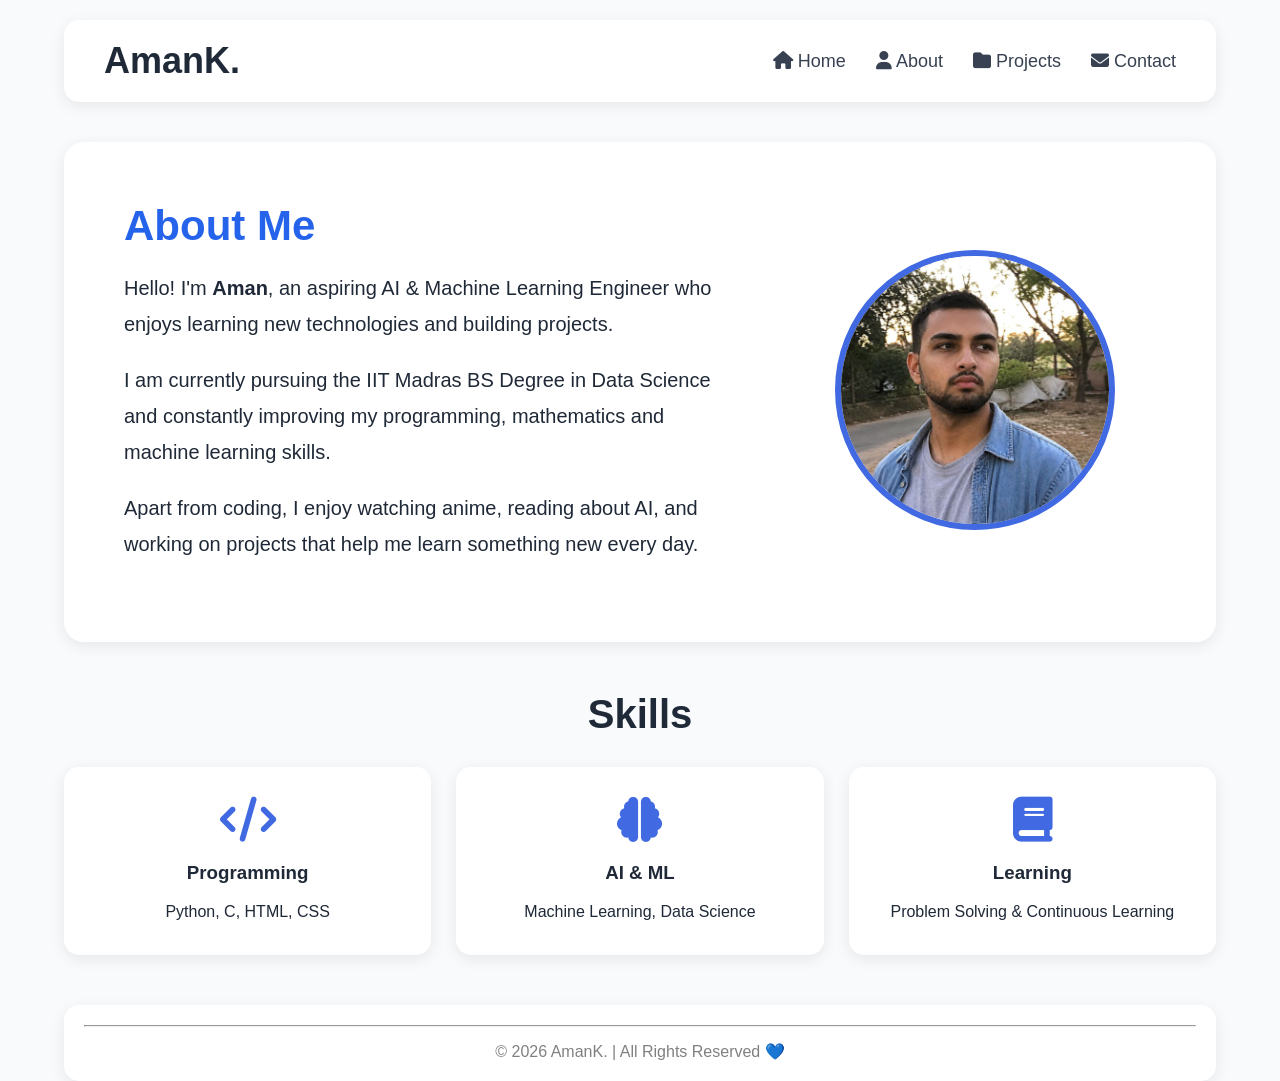
==== about.html @ 200d9241 "Add files via upload" ====
<!DOCTYPE html>
<html lang="en">
<head>
    <meta charset="UTF-8">
    <meta name="viewport" content="width=device-width, initial-scale=1.0">
    <title>About | AmanK.</title>

    <link rel="stylesheet" href="about.css">
    <link rel="stylesheet" href="https://cdnjs.cloudflare.com/ajax/libs/font-awesome/6.7.2/css/all.min.css">
</head>

<body>

<header>

    <h1>AmanK.</h1>

    <nav>
        <ul>
            <li><a href="index.html"><i class="fa-solid fa-house"></i> Home</a></li>
            <li><a href="about.html"><i class="fa-solid fa-user"></i> About</a></li>
            <li><a href="projects.html"><i class="fa-solid fa-folder"></i> Projects</a></li>
            <li><a href="contact.html"><i class="fa-solid fa-envelope"></i> Contact</a></li>
        </ul>
    </nav>

</header>

<main>

    <section class="about">

        <div class="text">

            <h2>About Me</h2>

            <p>
                Hello! I'm <strong>Aman</strong>, an aspiring AI & Machine Learning Engineer
                who enjoys learning new technologies and building projects.
            </p>

            <p>
                I am currently pursuing the IIT Madras BS Degree in Data Science
                and constantly improving my programming, mathematics and machine learning skills.
            </p>

            <p>
                Apart from coding, I enjoy watching anime, reading about AI,
                and working on projects that help me learn something new every day.
            </p>

        </div>

        <div class="image">

            <img src="photo.jpeg" alt="Profile">

        </div>

    </section>

    <section class="skills">

        <h2>Skills</h2>

        <div class="cards">

            <div class="card">
                <i class="fa-solid fa-code"></i>
                <h3>Programming</h3>
                <p>Python, C, HTML, CSS</p>
            </div>

            <div class="card">
                <i class="fa-solid fa-brain"></i>
                <h3>AI & ML</h3>
                <p>Machine Learning, Data Science</p>
            </div>

            <div class="card">
                <i class="fa-solid fa-book"></i>
                <h3>Learning</h3>
                <p>Problem Solving & Continuous Learning</p>
            </div>

        </div>

    </section>

</main>

<footer>

    <hr>

    <p>&copy; 2026 AmanK. | All Rights Reserved 💙</p>

</footer>

</body>
</html>
---- about.css ----
*{
    margin:0;
    padding:0;
    box-sizing:border-box;
}

body{
    width:90%;
    margin:auto;
    font-family:Arial, Helvetica, sans-serif;
    background:#f8fafc;
    color:#1f2937;
}

/* Header */

header{
    display:flex;
    justify-content:space-between;
    align-items:center;

    padding:20px 40px;
    margin-top:20px;

    background:white;
    border-radius:15px;

    box-shadow:0 4px 15px rgba(0,0,0,.08);
}

h1{
    font-size:36px;
}

nav ul{
    display:flex;
    list-style:none;
    gap:30px;
}

nav ul li a{
    text-decoration:none;
    color:#374151;
    font-size:18px;
    transition:.3s;
}

nav ul li a:hover{
    color:royalblue;
}

/* About */

.about{

    display:flex;
    justify-content:space-between;
    align-items:center;

    margin-top:40px;

    padding:60px;

    background:white;

    border-radius:20px;

    box-shadow:0 4px 15px rgba(0,0,0,.08);

}

.text{
    width:60%;
}

.text h2{

    font-size:42px;
    margin-bottom:20px;
    color:#2563eb;

}

.text p{

    font-size:20px;
    line-height:1.8;
    margin-bottom:20px;

}

.image{

    width:35%;
    text-align:center;

}

.image img{

    width:280px;
    height:280px;

    border-radius:50%;
    object-fit:cover;

    border:6px solid royalblue;

}

/* Skills */

.skills{

    margin-top:50px;
    text-align:center;

}

.skills h2{

    font-size:40px;
    margin-bottom:30px;

}

.cards{

    display:flex;
    justify-content:space-between;
    gap:25px;

}

.card{

    background:white;
    padding:30px;

    border-radius:15px;

    width:32%;

    box-shadow:0 4px 15px rgba(0,0,0,.08);

}

.card i{

    font-size:45px;
    color:royalblue;

    margin-bottom:20px;

}

.card h3{

    margin-bottom:15px;

}

.card p{

    line-height:1.6;

}

/* Footer */

footer{

    margin-top:50px;

    background:white;

    text-align:center;

    padding:20px;

    border-radius:15px;

    box-shadow:0 4px 15px rgba(0,0,0,.08);

    color:gray;

}

footer hr{

    margin-bottom:15px;
}
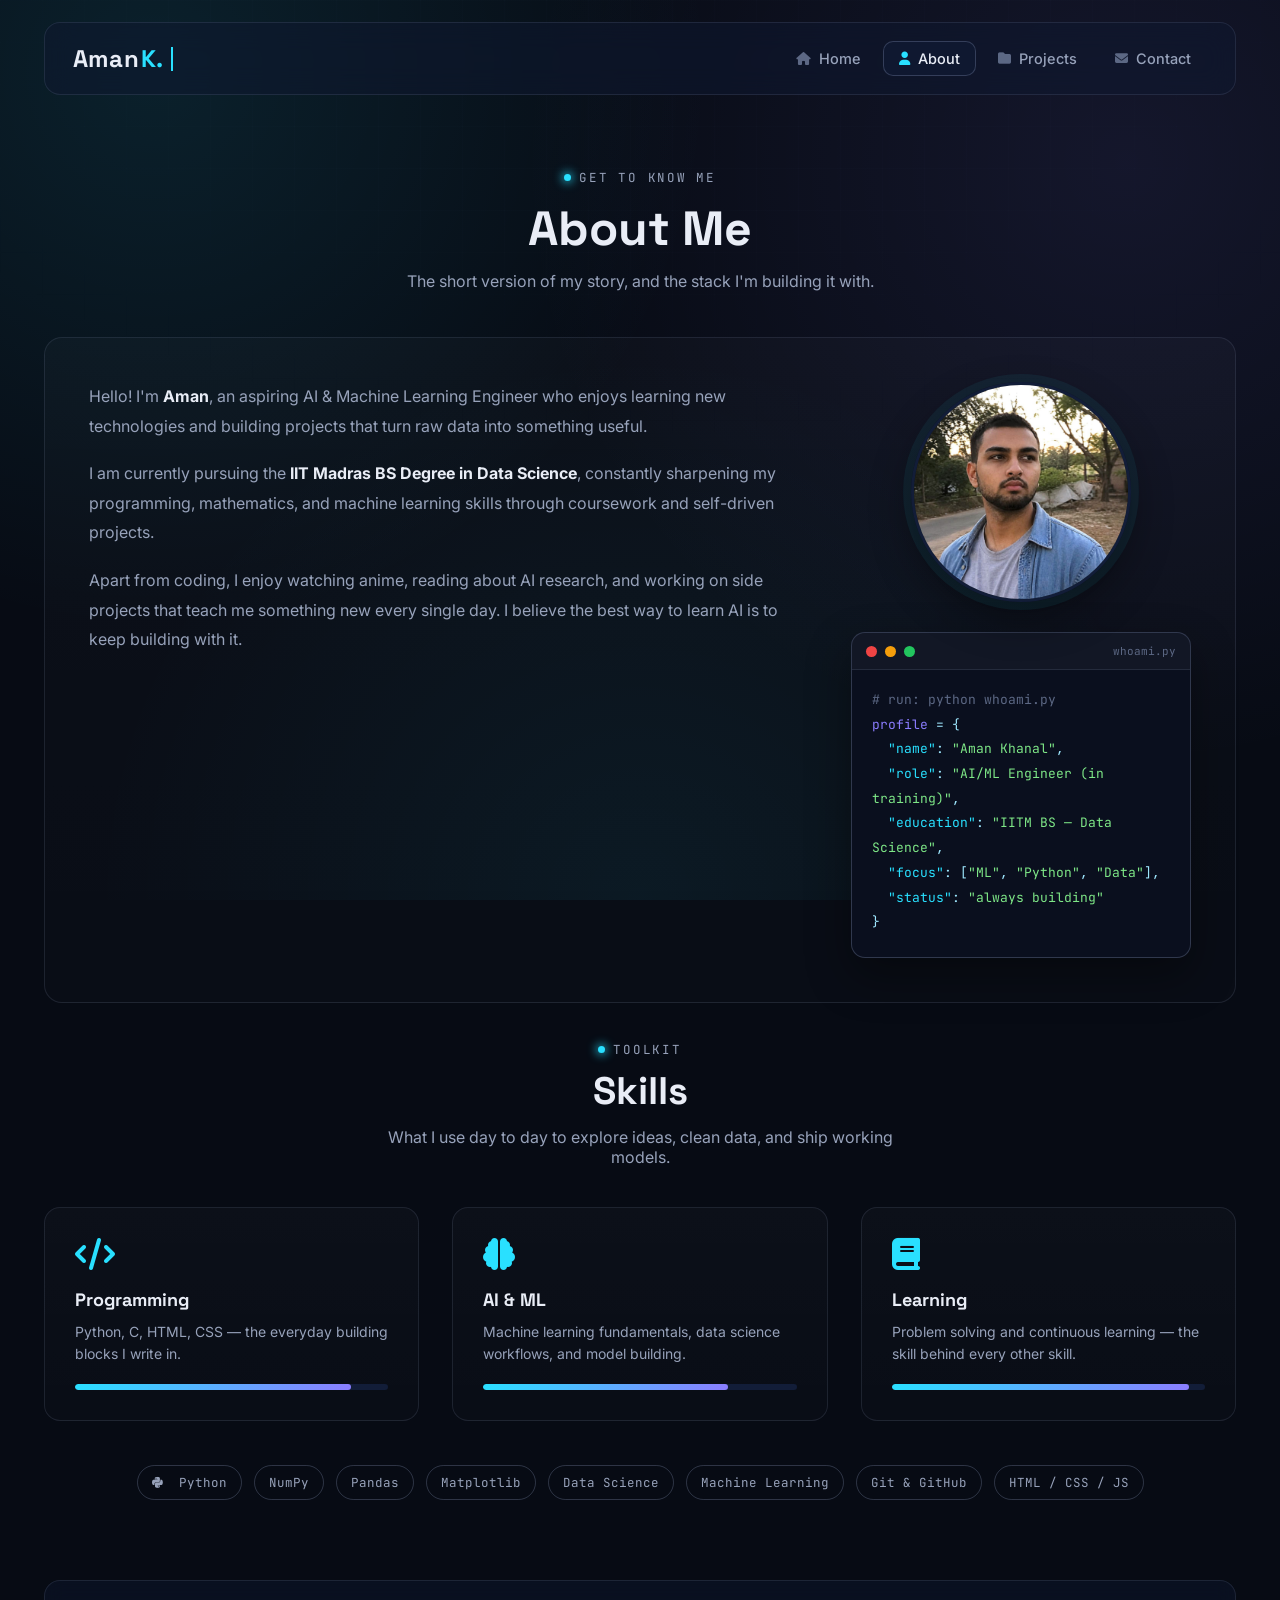
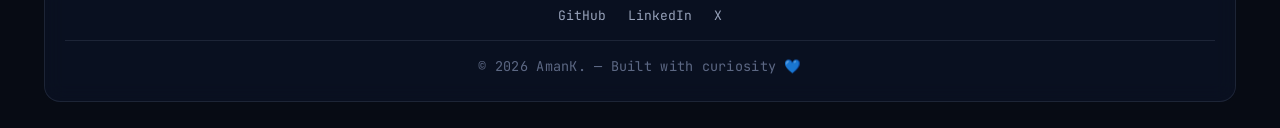
==== commit c4c44d8e: "Add files via upload" ====
--- a/about.html
+++ b/about.html
@@ -1,101 +1,169 @@
-<!DOCTYPE html>
-<html lang="en">
-<head>
-    <meta charset="UTF-8">
-    <meta name="viewport" content="width=device-width, initial-scale=1.0">
-    <title>About | AmanK.</title>
-
-    <link rel="stylesheet" href="about.css">
-    <link rel="stylesheet" href="https://cdnjs.cloudflare.com/ajax/libs/font-awesome/6.7.2/css/all.min.css">
-</head>
-
-<body>
-
-<header>
-
-    <h1>AmanK.</h1>
-
-    <nav>
-        <ul>
-            <li><a href="index.html"><i class="fa-solid fa-house"></i> Home</a></li>
-            <li><a href="about.html"><i class="fa-solid fa-user"></i> About</a></li>
-            <li><a href="projects.html"><i class="fa-solid fa-folder"></i> Projects</a></li>
-            <li><a href="contact.html"><i class="fa-solid fa-envelope"></i> Contact</a></li>
-        </ul>
-    </nav>
-
-</header>
-
-<main>
-
-    <section class="about">
-
-        <div class="text">
-
-            <h2>About Me</h2>
-
-            <p>
-                Hello! I'm <strong>Aman</strong>, an aspiring AI & Machine Learning Engineer
-                who enjoys learning new technologies and building projects.
-            </p>
-
-            <p>
-                I am currently pursuing the IIT Madras BS Degree in Data Science
-                and constantly improving my programming, mathematics and machine learning skills.
-            </p>
-
-            <p>
-                Apart from coding, I enjoy watching anime, reading about AI,
-                and working on projects that help me learn something new every day.
-            </p>
-
-        </div>
-
-        <div class="image">
-
-            <img src="photo.jpeg" alt="Profile">
-
-        </div>
-
-    </section>
-
-    <section class="skills">
-
-        <h2>Skills</h2>
-
-        <div class="cards">
-
-            <div class="card">
-                <i class="fa-solid fa-code"></i>
-                <h3>Programming</h3>
-                <p>Python, C, HTML, CSS</p>
-            </div>
-
-            <div class="card">
-                <i class="fa-solid fa-brain"></i>
-                <h3>AI & ML</h3>
-                <p>Machine Learning, Data Science</p>
-            </div>
-
-            <div class="card">
-                <i class="fa-solid fa-book"></i>
-                <h3>Learning</h3>
-                <p>Problem Solving & Continuous Learning</p>
-            </div>
-
-        </div>
-
-    </section>
-
-</main>
-
-<footer>
-
-    <hr>
-
-    <p>&copy; 2026 AmanK. | All Rights Reserved 💙</p>
-
-</footer>
-
-</body>
-</html>+<!DOCTYPE html>
+<html lang="en">
+<head>
+    <meta charset="UTF-8">
+    <meta name="viewport" content="width=device-width, initial-scale=1.0">
+    <title>About | AmanK.</title>
+
+    <link rel="stylesheet" href="about.css">
+    <link rel="stylesheet" href="https://cdnjs.cloudflare.com/ajax/libs/font-awesome/6.7.2/css/all.min.css">
+</head>
+
+<body>
+
+<header>
+    <h1>Aman<span class="dot">K.</span><span class="cursor"></span></h1>
+    <button class="nav-toggle" id="navToggle" aria-label="Toggle navigation">
+        <span></span><span></span><span></span>
+    </button>
+    <nav id="siteNav">
+        <ul>
+            <li><a href="index.html"><i class="fa-solid fa-house"></i> Home</a></li>
+            <li><a href="about.html" class="active"><i class="fa-solid fa-user"></i> About</a></li>
+            <li><a href="projects.html"><i class="fa-solid fa-folder"></i> Projects</a></li>
+            <li><a href="contact.html"><i class="fa-solid fa-envelope"></i> Contact</a></li>
+        </ul>
+    </nav>
+</header>
+
+<main>
+
+    <div class="page-head reveal">
+        <p class="eyebrow">Get to know me</p>
+        <h2>About Me</h2>
+        <p>The short version of my story, and the stack I'm building it with.</p>
+    </div>
+
+    <section class="about panel reveal">
+
+        <div class="text">
+
+            <p>
+                Hello! I'm <strong>Aman</strong>, an aspiring AI &amp; Machine Learning Engineer
+                who enjoys learning new technologies and building projects that turn raw data
+                into something useful.
+            </p>
+
+            <p>
+                I am currently pursuing the <strong>IIT Madras BS Degree in Data Science</strong>,
+                constantly sharpening my programming, mathematics, and machine learning skills
+                through coursework and self-driven projects.
+            </p>
+
+            <p>
+                Apart from coding, I enjoy watching anime, reading about AI research,
+                and working on side projects that teach me something new every single day.
+                I believe the best way to learn AI is to keep building with it.
+            </p>
+
+        </div>
+
+        <div class="side">
+
+            <div class="image">
+                <img src="photo.jpeg" alt="Profile photo of Aman Khanal">
+            </div>
+
+            <div class="terminal">
+                <div class="terminal-bar">
+                    <span></span><span></span><span></span>
+                    <small>whoami.py</small>
+                </div>
+                <div class="terminal-body">
+<span class="cmt"># run: python whoami.py</span><br>
+<span class="key">profile</span> = {<br>
+&nbsp;&nbsp;<span class="fn">"name"</span>: <span class="str">"Aman Khanal"</span>,<br>
+&nbsp;&nbsp;<span class="fn">"role"</span>: <span class="str">"AI/ML Engineer (in training)"</span>,<br>
+&nbsp;&nbsp;<span class="fn">"education"</span>: <span class="str">"IITM BS — Data Science"</span>,<br>
+&nbsp;&nbsp;<span class="fn">"focus"</span>: [<span class="str">"ML"</span>, <span class="str">"Python"</span>, <span class="str">"Data"</span>],<br>
+&nbsp;&nbsp;<span class="fn">"status"</span>: <span class="str">"always building"</span><br>
+}
+                </div>
+            </div>
+
+        </div>
+
+    </section>
+
+    <section class="skills">
+
+        <p class="eyebrow section-tag">Toolkit</p>
+        <h2>Skills</h2>
+        <p>What I use day to day to explore ideas, clean data, and ship working models.</p>
+
+        <div class="cards">
+
+            <div class="card reveal" style="--fill:88%">
+                <i class="fa-solid fa-code"></i>
+                <h3>Programming</h3>
+                <p>Python, C, HTML, CSS — the everyday building blocks I write in.</p>
+                <div class="bar"><div class="bar-fill"></div></div>
+            </div>
+
+            <div class="card reveal" style="--fill:78%">
+                <i class="fa-solid fa-brain"></i>
+                <h3>AI &amp; ML</h3>
+                <p>Machine learning fundamentals, data science workflows, and model building.</p>
+                <div class="bar"><div class="bar-fill"></div></div>
+            </div>
+
+            <div class="card reveal" style="--fill:95%">
+                <i class="fa-solid fa-book"></i>
+                <h3>Learning</h3>
+                <p>Problem solving and continuous learning — the skill behind every other skill.</p>
+                <div class="bar"><div class="bar-fill"></div></div>
+            </div>
+
+        </div>
+
+        <div class="tags">
+            <span><i class="fa-brands fa-python"></i>&nbsp; Python</span>
+            <span>NumPy</span>
+            <span>Pandas</span>
+            <span>Matplotlib</span>
+            <span>Data Science</span>
+            <span>Machine Learning</span>
+            <span>Git &amp; GitHub</span>
+            <span>HTML / CSS / JS</span>
+        </div>
+
+    </section>
+
+</main>
+
+<footer>
+    <div class="foot-links">
+        <a href="https://github.com/amanml2026" target="_blank">GitHub</a>
+        <a href="https://www.linkedin.com/in/aman-khanal-4bb287227/" target="_blank">LinkedIn</a>
+        <a href="https://x.com/AmanKhanal_AI" target="_blank">X</a>
+    </div>
+    <hr>
+    <p>&copy; 2026 AmanK. — Built with curiosity 💙</p>
+</footer>
+
+<button class="to-top" id="toTop" aria-label="Back to top"><i class="fa-solid fa-arrow-up"></i></button>
+
+<script>
+const navToggle = document.getElementById('navToggle');
+const siteNav = document.getElementById('siteNav');
+navToggle.addEventListener('click', () => siteNav.classList.toggle('open'));
+document.querySelectorAll('#siteNav a').forEach(a => a.addEventListener('click', () => siteNav.classList.remove('open')));
+
+const toTop = document.getElementById('toTop');
+window.addEventListener('scroll', () => toTop.classList.toggle('show', window.scrollY > 400));
+toTop.addEventListener('click', () => window.scrollTo({ top: 0, behavior: 'smooth' }));
+
+const revealEls = document.querySelectorAll('.reveal');
+const io = new IntersectionObserver((entries) => {
+    entries.forEach(e => {
+        if (e.isIntersecting){
+            e.target.classList.add('is-visible');
+            io.unobserve(e.target);
+        }
+    });
+}, { threshold: 0.15 });
+revealEls.forEach(el => io.observe(el));
+</script>
+
+</body>
+</html>
--- a/about.css
+++ b/about.css
@@ -1,192 +1,570 @@
-*{
-    margin:0;
-    padding:0;
-    box-sizing:border-box;
-}
-
-body{
-    width:90%;
-    margin:auto;
-    font-family:Arial, Helvetica, sans-serif;
-    background:#f8fafc;
-    color:#1f2937;
-}
-
-/* Header */
-
-header{
-    display:flex;
-    justify-content:space-between;
-    align-items:center;
-
-    padding:20px 40px;
-    margin-top:20px;
-
-    background:white;
-    border-radius:15px;
-
-    box-shadow:0 4px 15px rgba(0,0,0,.08);
-}
-
-h1{
-    font-size:36px;
-}
-
-nav ul{
-    display:flex;
-    list-style:none;
-    gap:30px;
-}
-
-nav ul li a{
-    text-decoration:none;
-    color:#374151;
-    font-size:18px;
-    transition:.3s;
-}
-
-nav ul li a:hover{
-    color:royalblue;
-}
-
-/* About */
-
-.about{
-
-    display:flex;
-    justify-content:space-between;
-    align-items:center;
-
-    margin-top:40px;
-
-    padding:60px;
-
-    background:white;
-
-    border-radius:20px;
-
-    box-shadow:0 4px 15px rgba(0,0,0,.08);
-
-}
-
-.text{
-    width:60%;
-}
-
-.text h2{
-
-    font-size:42px;
-    margin-bottom:20px;
-    color:#2563eb;
-
-}
-
-.text p{
-
-    font-size:20px;
-    line-height:1.8;
-    margin-bottom:20px;
-
-}
-
-.image{
-
-    width:35%;
-    text-align:center;
-
-}
-
-.image img{
-
-    width:280px;
-    height:280px;
-
-    border-radius:50%;
-    object-fit:cover;
-
-    border:6px solid royalblue;
-
-}
-
-/* Skills */
-
-.skills{
-
-    margin-top:50px;
-    text-align:center;
-
-}
-
-.skills h2{
-
-    font-size:40px;
-    margin-bottom:30px;
-
-}
-
-.cards{
-
-    display:flex;
-    justify-content:space-between;
-    gap:25px;
-
-}
-
-.card{
-
-    background:white;
-    padding:30px;
-
-    border-radius:15px;
-
-    width:32%;
-
-    box-shadow:0 4px 15px rgba(0,0,0,.08);
-
-}
-
-.card i{
-
-    font-size:45px;
-    color:royalblue;
-
-    margin-bottom:20px;
-
-}
-
-.card h3{
-
-    margin-bottom:15px;
-
-}
-
-.card p{
-
-    line-height:1.6;
-
-}
-
-/* Footer */
-
-footer{
-
-    margin-top:50px;
-
-    background:white;
-
-    text-align:center;
-
-    padding:20px;
-
-    border-radius:15px;
-
-    box-shadow:0 4px 15px rgba(0,0,0,.08);
-
-    color:gray;
-
-}
-
-footer hr{
-
-    margin-bottom:15px;
-}+@import url('https://fonts.googleapis.com/css2?family=Space+Grotesk:wght@400;500;600;700&family=Inter:wght@400;500;600&family=JetBrains+Mono:wght@400;500&display=swap');
+
+/* ---------------------------------------------
+   Design tokens — AmanK. / AI Engineer portfolio
+--------------------------------------------- */
+:root{
+    --bg:            #070b14;
+    --bg-soft:       #0b1120;
+    --panel:         #0f1830;
+    --panel-2:       #121d38;
+    --border:        rgba(148,163,196,0.14);
+    --border-strong: rgba(148,163,196,0.28);
+
+    --text:          #e9edf6;
+    --text-dim:      #97a2ba;
+    --text-faint:    #5c6884;
+
+    --cyan:          #29e0ff;
+    --violet:        #8b7dff;
+    --grad:          linear-gradient(120deg, var(--cyan), var(--violet));
+    --grad-soft:     linear-gradient(120deg, rgba(41,224,255,0.14), rgba(139,125,255,0.14));
+
+    --font-display: 'Space Grotesk', sans-serif;
+    --font-body:    'Inter', sans-serif;
+    --font-mono:    'JetBrains Mono', monospace;
+
+    --radius: 18px;
+    --radius-sm: 10px;
+}
+
+*{
+    margin:0;
+    padding:0;
+    box-sizing:border-box;
+}
+
+html{
+    scroll-behavior:smooth;
+}
+
+body{
+    width:100%;
+    max-width:1240px;
+    margin:auto;
+    padding:0 24px;
+    font-family:var(--font-body);
+    background:var(--bg);
+    color:var(--text);
+    position:relative;
+    overflow-x:hidden;
+}
+
+/* faint global grid + glow backdrop */
+body::before{
+    content:"";
+    position:fixed;
+    inset:0;
+    z-index:-2;
+    background:
+        radial-gradient(circle at 12% 8%, rgba(41,224,255,0.10), transparent 40%),
+        radial-gradient(circle at 88% 18%, rgba(139,125,255,0.10), transparent 45%),
+        radial-gradient(circle at 50% 100%, rgba(41,224,255,0.06), transparent 50%),
+        var(--bg);
+}
+body::after{
+    content:"";
+    position:fixed;
+    inset:0;
+    z-index:-1;
+    opacity:.35;
+    background-image:
+        linear-gradient(rgba(148,163,196,0.05) 1px, transparent 1px),
+        linear-gradient(90deg, rgba(148,163,196,0.05) 1px, transparent 1px);
+    background-size:42px 42px;
+    mask-image:radial-gradient(ellipse 80% 60% at 50% 0%, #000 40%, transparent 90%);
+}
+
+::selection{
+    background:var(--cyan);
+    color:#04101a;
+}
+
+::-webkit-scrollbar{ width:10px; }
+::-webkit-scrollbar-track{ background:var(--bg); }
+::-webkit-scrollbar-thumb{ background:var(--panel-2); border-radius:10px; border:2px solid var(--bg); }
+::-webkit-scrollbar-thumb:hover{ background:var(--border-strong); }
+
+a{ color:inherit; }
+
+.eyebrow{
+    display:inline-flex;
+    align-items:center;
+    gap:8px;
+    font-family:var(--font-mono);
+    font-size:12.5px;
+    letter-spacing:.14em;
+    text-transform:uppercase;
+    color:var(--cyan);
+}
+.eyebrow::before{
+    content:"";
+    width:7px;
+    height:7px;
+    border-radius:50%;
+    background:var(--cyan);
+    box-shadow:0 0 10px 2px rgba(41,224,255,.7);
+}
+
+/* ---------------- Header / Nav ---------------- */
+header{
+    display:flex;
+    justify-content:space-between;
+    align-items:center;
+    padding:18px 28px;
+    margin-top:22px;
+    background:rgba(15,24,48,0.55);
+    backdrop-filter:blur(14px);
+    -webkit-backdrop-filter:blur(14px);
+    border:1px solid var(--border);
+    border-radius:16px;
+    position:sticky;
+    top:16px;
+    z-index:100;
+}
+
+header h1{
+    font-family:var(--font-display);
+    font-size:24px;
+    font-weight:700;
+    letter-spacing:.01em;
+    color:var(--text);
+    display:flex;
+    align-items:center;
+    gap:2px;
+}
+header h1 .dot{
+    color:var(--cyan);
+}
+header h1 .cursor{
+    display:inline-block;
+    width:2px;
+    height:1em;
+    margin-left:6px;
+    background:var(--cyan);
+    animation:blinkCursor 1.1s steps(1) infinite;
+}
+@keyframes blinkCursor{ 50%{ opacity:0; } }
+
+nav ul{
+    display:flex;
+    list-style:none;
+    gap:6px;
+}
+
+nav ul li a{
+    display:flex;
+    align-items:center;
+    gap:8px;
+    text-decoration:none;
+    color:var(--text-dim);
+    font-size:14.5px;
+    font-weight:500;
+    padding:9px 16px;
+    border-radius:10px;
+    transition:.25s ease;
+    position:relative;
+}
+
+nav ul li a i{
+    font-size:13px;
+    color:var(--text-faint);
+    transition:.25s ease;
+}
+
+nav ul li a:hover,
+nav ul li a.active{
+    color:var(--text);
+    background:var(--panel);
+}
+nav ul li a:hover i,
+nav ul li a.active i{
+    color:var(--cyan);
+}
+nav ul li a.active{
+    box-shadow:inset 0 0 0 1px var(--border-strong);
+}
+
+.nav-toggle{
+    display:none;
+    flex-direction:column;
+    gap:5px;
+    background:none;
+    border:none;
+    cursor:pointer;
+    padding:8px;
+}
+.nav-toggle span{
+    width:22px;
+    height:2px;
+    background:var(--text);
+    border-radius:2px;
+    transition:.3s;
+}
+
+/* ---------------- Buttons ---------------- */
+.btn{
+    display:inline-flex;
+    align-items:center;
+    gap:10px;
+    padding:14px 26px;
+    border-radius:12px;
+    font-family:var(--font-body);
+    font-weight:600;
+    font-size:15px;
+    text-decoration:none;
+    border:1px solid transparent;
+    cursor:pointer;
+    transition:transform .25s ease, box-shadow .25s ease, background .25s ease, border-color .25s ease;
+}
+.btn svg{ transition:transform .25s ease; }
+.btn:hover svg{ transform:translateX(3px); }
+
+.btn-primary{
+    background:var(--grad);
+    color:#04101a;
+    box-shadow:0 8px 24px rgba(41,224,255,0.18);
+}
+.btn-primary:hover{
+    transform:translateY(-3px);
+    box-shadow:0 12px 30px rgba(41,224,255,0.3);
+}
+
+.btn-secondary{
+    background:rgba(255,255,255,0.02);
+    color:var(--text);
+    border:1px solid var(--border-strong);
+}
+.btn-secondary:hover{
+    transform:translateY(-3px);
+    border-color:var(--cyan);
+    color:var(--cyan);
+    background:rgba(41,224,255,0.06);
+}
+
+/* ---------------- Glass panel utility ---------------- */
+.panel{
+    background:linear-gradient(180deg, rgba(255,255,255,0.025), rgba(255,255,255,0.01));
+    border:1px solid var(--border);
+    border-radius:var(--radius);
+    position:relative;
+}
+.panel::before{
+    content:"";
+    position:absolute;
+    inset:0;
+    border-radius:inherit;
+    padding:1px;
+    background:var(--grad-soft);
+    -webkit-mask:linear-gradient(#000 0 0) content-box, linear-gradient(#000 0 0);
+    -webkit-mask-composite:xor;
+    mask-composite:exclude;
+    opacity:0;
+    transition:opacity .35s ease;
+    pointer-events:none;
+}
+
+/* ---------------- Scroll reveal ---------------- */
+.reveal{
+    opacity:0;
+    transform:translateY(26px);
+    transition:opacity .7s cubic-bezier(.2,.7,.2,1), transform .7s cubic-bezier(.2,.7,.2,1);
+}
+.reveal.is-visible{
+    opacity:1;
+    transform:translateY(0);
+}
+
+/* ---------------- Footer ---------------- */
+footer{
+    margin-top:60px;
+    margin-bottom:26px;
+    background:rgba(15,24,48,0.45);
+    backdrop-filter:blur(10px);
+    text-align:center;
+    padding:26px 20px;
+    border-radius:16px;
+    border:1px solid var(--border);
+    color:var(--text-faint);
+    font-size:13.5px;
+}
+footer .foot-links{
+    display:flex;
+    justify-content:center;
+    gap:22px;
+    margin-bottom:16px;
+    font-family:var(--font-mono);
+    font-size:13px;
+}
+footer .foot-links a{
+    text-decoration:none;
+    color:var(--text-dim);
+    transition:.25s;
+}
+footer .foot-links a:hover{ color:var(--cyan); }
+
+footer hr{
+    border:none;
+    border-top:1px solid var(--border);
+    margin-bottom:16px;
+}
+
+footer p{
+    font-family:var(--font-mono);
+    letter-spacing:.02em;
+}
+
+/* ---------------- Back to top ---------------- */
+.to-top{
+    position:fixed;
+    right:26px;
+    bottom:26px;
+    width:46px;
+    height:46px;
+    border-radius:50%;
+    background:var(--panel);
+    border:1px solid var(--border-strong);
+    color:var(--cyan);
+    display:flex;
+    align-items:center;
+    justify-content:center;
+    cursor:pointer;
+    opacity:0;
+    pointer-events:none;
+    transform:translateY(10px);
+    transition:.3s ease;
+    z-index:200;
+    font-size:16px;
+}
+.to-top.show{
+    opacity:1;
+    pointer-events:auto;
+    transform:translateY(0);
+}
+.to-top:hover{
+    border-color:var(--cyan);
+    box-shadow:0 0 16px rgba(41,224,255,.35);
+}
+
+/* ---------------- Responsive header ---------------- */
+@media (max-width:820px){
+    nav{
+        position:fixed;
+        top:0; right:0;
+        height:100vh;
+        width:min(78vw,300px);
+        background:rgba(7,11,20,0.98);
+        border-left:1px solid var(--border);
+        transform:translateX(100%);
+        transition:transform .35s ease;
+        z-index:150;
+        padding:100px 30px;
+    }
+    nav.open{ transform:translateX(0); }
+    nav ul{
+        flex-direction:column;
+        gap:6px;
+    }
+    nav ul li a{ font-size:16px; padding:14px 16px; }
+    .nav-toggle{ display:flex; }
+}
+
+main{ padding-bottom:20px; }
+
+.page-head{
+    text-align:center;
+    margin:70px 0 46px;
+}
+.page-head h2{
+    font-family:var(--font-display);
+    font-size:clamp(2.2rem,5vw,3rem);
+    margin:12px 0;
+}
+.page-head p{
+    color:var(--text-dim);
+    max-width:560px;
+    margin:0 auto;
+}
+
+/* ---------------- About split ---------------- */
+.about{
+    display:flex;
+    justify-content:space-between;
+    align-items:flex-start;
+    gap:50px;
+    padding:44px;
+    flex-wrap:wrap;
+}
+
+.text{
+    flex:1 1 460px;
+}
+
+.text p{
+    font-size:16px;
+    line-height:1.85;
+    color:var(--text-dim);
+    margin-bottom:18px;
+}
+.text p strong{ color:var(--text); }
+
+.side{
+    flex:0 1 340px;
+    display:flex;
+    flex-direction:column;
+    gap:26px;
+    align-items:center;
+}
+
+.image{
+    text-align:center;
+    position:relative;
+}
+.image img{
+    width:220px;
+    height:220px;
+    border-radius:50%;
+    object-fit:cover;
+    border:3px solid var(--panel-2);
+    box-shadow:0 0 0 8px rgba(41,224,255,0.06), 0 16px 40px rgba(0,0,0,.45);
+}
+
+/* ---------------- terminal card ---------------- */
+.terminal{
+    width:100%;
+    background:#0a0f1e;
+    border:1px solid var(--border-strong);
+    border-radius:14px;
+    overflow:hidden;
+    box-shadow:0 18px 44px rgba(0,0,0,.4);
+}
+.terminal-bar{
+    display:flex;
+    align-items:center;
+    gap:8px;
+    padding:11px 14px;
+    background:rgba(255,255,255,0.03);
+    border-bottom:1px solid var(--border);
+}
+.terminal-bar span{
+    width:11px; height:11px; border-radius:50%;
+    background:#ef4444;
+}
+.terminal-bar span:nth-child(2){ background:#f59e0b; }
+.terminal-bar span:nth-child(3){ background:#22c55e; }
+.terminal-bar small{
+    margin-left:auto;
+    font-family:var(--font-mono);
+    font-size:11px;
+    color:var(--text-faint);
+}
+.terminal-body{
+    padding:18px 20px 22px;
+    font-family:var(--font-mono);
+    font-size:13px;
+    line-height:1.9;
+    color:#9fe8ff;
+}
+.terminal-body .cmt{ color:var(--text-faint); }
+.terminal-body .key{ color:#8b7dff; }
+.terminal-body .str{ color:#7ee787; }
+.terminal-body .fn{ color:#29e0ff; }
+
+/* ---------------- Skills ---------------- */
+.skills{
+    margin-top:34px;
+    text-align:center;
+}
+.skills .section-tag{ margin-bottom:8px; }
+.skills h2{
+    font-family:var(--font-display);
+    font-size:clamp(1.8rem,3.6vw,2.4rem);
+    margin-bottom:12px;
+}
+.skills > p{
+    color:var(--text-dim);
+    max-width:520px;
+    margin:0 auto 40px;
+}
+
+.cards{
+    display:flex;
+    justify-content:space-between;
+    gap:24px;
+    flex-wrap:wrap;
+}
+
+.card{
+    background:linear-gradient(180deg, rgba(255,255,255,0.025), rgba(255,255,255,0.01));
+    border:1px solid var(--border);
+    padding:30px;
+    border-radius:16px;
+    width:31.5%;
+    min-width:250px;
+    text-align:left;
+    transition:.3s ease;
+}
+.card:hover{
+    transform:translateY(-6px);
+    border-color:var(--border-strong);
+    box-shadow:0 16px 34px rgba(0,0,0,.35);
+}
+.card i{
+    font-size:32px;
+    color:var(--cyan);
+    margin-bottom:18px;
+    display:block;
+}
+.card h3{
+    font-family:var(--font-display);
+    margin-bottom:10px;
+    font-size:18px;
+}
+.card p{
+    line-height:1.6;
+    color:var(--text-dim);
+    font-size:14px;
+    margin-bottom:18px;
+}
+
+.bar{
+    height:6px;
+    border-radius:6px;
+    background:var(--panel-2);
+    overflow:hidden;
+}
+.bar-fill{
+    height:100%;
+    width:0;
+    border-radius:6px;
+    background:var(--grad);
+    transition:width 1.2s cubic-bezier(.2,.7,.2,1);
+}
+.card.is-visible .bar-fill{ width:var(--fill); }
+
+.tags{
+    margin-top:44px;
+    display:flex;
+    justify-content:center;
+    flex-wrap:wrap;
+    gap:12px;
+}
+.tags span{
+    font-family:var(--font-mono);
+    font-size:12.5px;
+    padding:8px 14px;
+    border-radius:20px;
+    border:1px solid var(--border-strong);
+    color:var(--text-dim);
+    transition:.25s;
+}
+.tags span:hover{
+    color:var(--cyan);
+    border-color:var(--cyan);
+    background:rgba(41,224,255,0.06);
+}
+
+@media (max-width:900px){
+    .about{ flex-direction:column; align-items:center; text-align:center; padding:32px 20px; }
+    .card{ width:100%; }
+}
